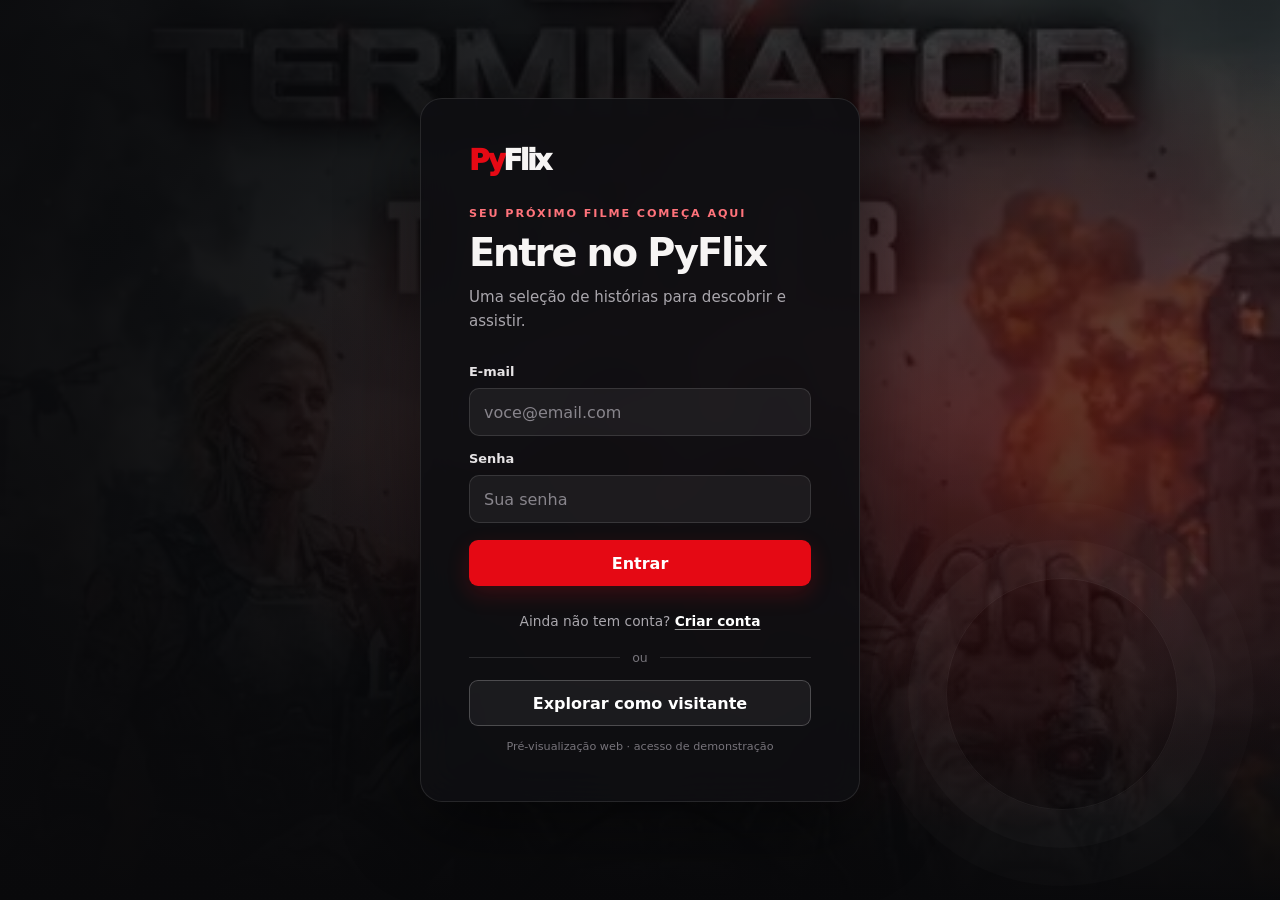
==== index.html @ 68ae60eb "Initialize project structure and initial web application files Replit-Commit-Author: Agent" ====
<!doctype html>
<html lang="pt-BR">
<head>
    <meta charset="utf-8">
    <meta name="viewport" content="width=device-width, initial-scale=1">
    <meta name="theme-color" content="#09090b">
    <meta name="description" content="Explore filmes e trailers no PyFlix.">
    <title>PyFlix — filmes para assistir</title>
    <link rel="icon" type="image/svg+xml" href="/static/favicon.svg">
    <link rel="stylesheet" href="/static/style.css">
    <script src="/static/app.js" defer></script>
</head>
<body>
    <main>
        <section id="login-view" class="view auth-view active" aria-labelledby="login-title">
            <div class="auth-card">
                <a class="wordmark" href="/" aria-label="PyFlix, início">Py<span>Flix</span></a>
                <p class="eyebrow">SEU PRÓXIMO FILME COMEÇA AQUI</p>
                <h1 id="login-title">Entre no PyFlix</h1>
                <p class="auth-intro">Uma seleção de histórias para descobrir e assistir.</p>
                <form id="login-form" class="auth-form">
                    <label for="login-email">E-mail</label>
                    <input id="login-email" type="email" placeholder="voce@email.com" autocomplete="email" required>
                    <label for="login-senha">Senha</label>
                    <input id="login-senha" type="password" placeholder="Sua senha" autocomplete="current-password" required>
                    <button class="button button-primary" type="submit">Entrar</button>
                    <p id="login-error" class="form-message" role="status" aria-live="polite"></p>
                </form>
                <p class="auth-switch">Ainda não tem conta? <a href="#" id="link-to-register">Criar conta</a></p>
                <div class="auth-divider"><span>ou</span></div>
                <button id="btn-guest" class="button button-guest" type="button">Explorar como visitante</button>
                <p class="preview-note">Pré-visualização web · acesso de demonstração</p>
            </div>
        </section>

        <section id="register-view" class="view auth-view" aria-labelledby="register-title">
            <div class="auth-card">
                <a class="wordmark" href="/" aria-label="PyFlix, início">Py<span>Flix</span></a>
                <p class="eyebrow">FAÇA PARTE</p>
                <h1 id="register-title">Criar conta</h1>
                <p class="auth-intro">O cadastro estará disponível quando a autenticação do servidor estiver conectada.</p>
                <form id="register-form" class="auth-form">
                    <label for="reg-nome">Nome</label>
                    <input id="reg-nome" type="text" placeholder="Seu nome" autocomplete="name" required>
                    <label for="reg-email">E-mail</label>
                    <input id="reg-email" type="email" placeholder="voce@email.com" autocomplete="email" required>
                    <label for="reg-senha">Senha</label>
                    <input id="reg-senha" type="password" placeholder="Mínimo de 4 caracteres" minlength="4" autocomplete="new-password" required>
                    <button class="button button-primary" type="submit">Criar conta</button>
                    <p id="register-error" class="form-message" role="status" aria-live="polite"></p>
                </form>
                <p class="auth-switch">Já tem conta? <a href="#" id="link-to-login">Voltar para entrar</a></p>
            </div>
        </section>

        <section id="catalog-view" class="view catalog-view" aria-label="Catálogo PyFlix">
            <header class="navbar">
                <a class="wordmark" href="/" aria-label="PyFlix, início">Py<span>Flix</span></a>
                <label class="search-box" for="search-input">
                    <span aria-hidden="true">⌕</span>
                    <input id="search-input" type="search" placeholder="Buscar filmes ou categorias" autocomplete="off">
                </label>
                <div class="user-menu">
                    <span id="user-greeting">Olá, visitante</span>
                    <button id="btn-logout" class="button button-small button-outline" type="button">Sair</button>
                </div>
            </header>

            <div class="catalog-content">
                <section class="hero" aria-labelledby="hero-title">
                    <div class="hero-shade"></div>
                    <div class="hero-info">
                        <span class="hero-badge">DESTAQUE DA SEMANA</span>
                        <p class="hero-kicker">UMA NOVA AVENTURA ESPERA POR VOCÊ</p>
                        <h1 id="hero-title">Exterminador do Futuro 7</h1>
                        <p id="hero-desc">O futuro é incerto, mas a luta pela sobrevivência é certa.</p>
                        <button id="btn-hero-watch" class="button button-primary" type="button">
                            <span aria-hidden="true">▶</span> Ver destaque
                        </button>
                    </div>
                    <span class="hero-index" aria-hidden="true">01 <span>/ 07</span></span>
                </section>

                <div id="categories-container" class="categories">
                    <section class="category-section" aria-labelledby="action-heading">
                        <div class="section-heading">
                            <h2 id="action-heading">Ação</h2>
                            <span>Histórias em alta</span>
                        </div>
                        <div class="cards-row" id="row-acao"></div>
                    </section>
                    <section class="category-section" aria-labelledby="horror-heading">
                        <div class="section-heading">
                            <h2 id="horror-heading">Terror</h2>
                            <span>Para quem gosta de suspense</span>
                        </div>
                        <div class="cards-row" id="row-terror"></div>
                    </section>
                    <section class="category-section" aria-labelledby="other-heading">
                        <div class="section-heading">
                            <h2 id="other-heading">Mais para descobrir</h2>
                            <span>Outros gêneros</span>
                        </div>
                        <div class="cards-row" id="row-outros"></div>
                    </section>
                    <p id="empty-search" class="empty-search" hidden>Nenhum filme encontrado. Tente outro título ou categoria.</p>
                </div>
            </div>

            <footer class="site-footer">
                <span class="wordmark wordmark-small">Py<span>Flix</span></span>
                <span>Pré-visualização do catálogo</span>
            </footer>
        </section>

        <section id="player-view" class="view player-view" aria-label="Reprodutor de vídeo">
            <header class="player-navbar">
                <button id="btn-back-catalog" class="button button-outline" type="button">← Voltar ao catálogo</button>
                <a class="wordmark" href="/" aria-label="PyFlix, início">Py<span>Flix</span></a>
            </header>
            <div class="player-container">
                <p class="eyebrow">AGORA EM REPRODUÇÃO</p>
                <h1 id="player-movie-title">Título do vídeo</h1>
                <div class="video-wrapper">
                    <video id="video-player" controls playsinline preload="metadata">
                        <source id="video-source" src="" type="video/mp4">
                        Seu navegador não suporta a reprodução de vídeo.
                    </video>
                </div>
                <p id="player-movie-desc" class="media-description"></p>
            </div>
        </section>
    </main>

    <div id="movie-modal" class="modal-overlay" aria-hidden="true">
        <section class="modal-box" role="dialog" aria-modal="true" aria-labelledby="modal-title" aria-describedby="modal-desc">
            <button id="modal-close" class="modal-close-btn" type="button" aria-label="Fechar detalhes">×</button>
            <p class="eyebrow">DETALHES DO FILME</p>
            <h2 id="modal-title">Título do filme</h2>
            <span id="modal-category" class="hero-badge">Categoria</span>
            <p id="modal-desc">Descrição do filme.</p>
            <button id="modal-btn-play" class="button button-primary" type="button">▶ Assistir agora</button>
        </section>
    </div>
</body>
</html>
---- static/style.css ----
:root {
    color-scheme: dark;
    --bg: #09090b;
    --panel: #131316;
    --panel-soft: #1b1b20;
    --text: #f7f5f4;
    --muted: #aaa7ad;
    --red: #e50914;
    --red-bright: #ff2632;
    --border: rgba(255, 255, 255, 0.12);
    --radius: 16px;
    font-family: Inter, ui-sans-serif, system-ui, -apple-system, BlinkMacSystemFont, "Segoe UI", sans-serif;
}

* {
    box-sizing: border-box;
}

html {
    min-width: 320px;
    background: var(--bg);
    scroll-behavior: smooth;
}

body {
    min-width: 320px;
    min-height: 100vh;
    margin: 0;
    background: var(--bg);
    color: var(--text);
}

button,
input {
    font: inherit;
}

button,
a {
    -webkit-tap-highlight-color: transparent;
}

a {
    color: inherit;
}

button:focus-visible,
a:focus-visible,
input:focus-visible {
    outline: 3px solid #ff6870;
    outline-offset: 3px;
}

.view {
    display: none;
}

.view.active {
    display: block;
    animation: view-in 360ms ease both;
}

.view.auth-view.active {
    display: grid;
}

@keyframes view-in {
    from {
        opacity: 0;
        transform: translateY(8px);
    }
    to {
        opacity: 1;
        transform: translateY(0);
    }
}

.auth-view {
    min-height: 100svh;
    place-items: center;
    padding: 48px 20px;
    overflow: hidden;
    isolation: isolate;
    background:
        linear-gradient(90deg, rgba(9, 9, 11, 0.97) 0%, rgba(9, 9, 11, 0.87) 46%, rgba(9, 9, 11, 0.72) 100%),
        linear-gradient(0deg, #09090b 0%, transparent 55%),
        url("/static/images/exterminador_7.webp") center 38% / cover;
}

.auth-view::before,
.auth-view::after {
    position: absolute;
    z-index: -1;
    display: block;
    content: "";
    pointer-events: none;
}

.auth-view::before {
    inset: -15%;
    background: radial-gradient(ellipse at 72% 48%, rgba(229, 9, 20, 0.19), transparent 47%);
}

.auth-view::after {
    right: 8%;
    bottom: 10%;
    width: 230px;
    height: 230px;
    border: 1px solid rgba(255, 255, 255, 0.06);
    border-radius: 50%;
    box-shadow: 0 0 0 38px rgba(255, 255, 255, 0.018), 0 0 0 76px rgba(255, 255, 255, 0.012);
}

.auth-card {
    width: min(100%, 440px);
    padding: clamp(28px, 5vw, 48px);
    border: 1px solid rgba(255, 255, 255, 0.1);
    border-radius: 22px;
    background: rgba(15, 15, 18, 0.91);
    box-shadow: 0 24px 80px rgba(0, 0, 0, 0.48);
    backdrop-filter: blur(18px);
}

.wordmark {
    display: inline-block;
    color: var(--red);
    font-size: 1.75rem;
    font-weight: 950;
    letter-spacing: -0.09em;
    line-height: 1;
    text-decoration: none;
}

.wordmark span {
    color: var(--text);
}

.eyebrow {
    margin: 32px 0 10px;
    color: #ff737b;
    font-size: 0.7rem;
    font-weight: 800;
    letter-spacing: 0.17em;
}

.auth-card h1 {
    margin: 0;
    font-size: clamp(1.85rem, 5vw, 2.4rem);
    letter-spacing: -0.055em;
}

.auth-intro {
    margin: 10px 0 25px;
    color: var(--muted);
    font-size: 0.94rem;
    line-height: 1.6;
}

.auth-form {
    display: grid;
    gap: 9px;
}

.auth-form label {
    margin-top: 6px;
    color: #e6e3e5;
    font-size: 0.81rem;
    font-weight: 650;
}

.auth-form input,
.search-box input {
    width: 100%;
    min-width: 0;
    border: 1px solid var(--border);
    color: var(--text);
    background: rgba(255, 255, 255, 0.055);
}

.auth-form input {
    height: 48px;
    padding: 0 14px;
    border-radius: 10px;
}

.auth-form input::placeholder,
.search-box input::placeholder {
    color: #88858c;
}

.button {
    display: inline-flex;
    min-height: 46px;
    align-items: center;
    justify-content: center;
    gap: 10px;
    padding: 0 19px;
    border: 1px solid transparent;
    border-radius: 9px;
    color: #fff;
    font-weight: 750;
    cursor: pointer;
    transition: transform 160ms ease, background 160ms ease, border-color 160ms ease, box-shadow 160ms ease;
}

.button:hover {
    transform: translateY(-1px);
}

.button-primary {
    background: var(--red);
    box-shadow: 0 8px 22px rgba(229, 9, 20, 0.2);
}

.button-primary:hover {
    background: var(--red-bright);
    box-shadow: 0 10px 28px rgba(229, 9, 20, 0.32);
}

.auth-form .button {
    width: 100%;
    margin-top: 8px;
}

.form-message {
    min-height: 0;
    margin: 0;
    color: #ff959b;
    font-size: 0.83rem;
    line-height: 1.5;
}

.form-message:not(:empty) {
    min-height: 34px;
    padding: 8px 10px;
    border-radius: 8px;
    background: rgba(229, 9, 20, 0.1);
}

.auth-switch {
    margin: 18px 0 0;
    color: var(--muted);
    font-size: 0.86rem;
    text-align: center;
}

.auth-switch a {
    color: #fff;
    font-weight: 700;
    text-decoration-color: rgba(255, 255, 255, 0.55);
    text-underline-offset: 3px;
}

.auth-divider {
    display: flex;
    align-items: center;
    gap: 12px;
    margin: 21px 0 15px;
    color: #77747b;
    font-size: 0.78rem;
}

.auth-divider::before,
.auth-divider::after {
    height: 1px;
    flex: 1;
    background: var(--border);
    content: "";
}

.button-guest,
.button-outline {
    border-color: rgba(255, 255, 255, 0.22);
    background: rgba(255, 255, 255, 0.055);
}

.button-guest {
    width: 100%;
}

.button-guest:hover,
.button-outline:hover {
    border-color: rgba(255, 255, 255, 0.5);
    background: rgba(255, 255, 255, 0.11);
}

.preview-note {
    margin: 14px 0 0;
    color: #77747b;
    font-size: 0.7rem;
    text-align: center;
}

.navbar {
    position: sticky;
    z-index: 10;
    top: 0;
    display: flex;
    min-height: 76px;
    align-items: center;
    justify-content: space-between;
    gap: 28px;
    padding: 0 clamp(20px, 5vw, 72px);
    border-bottom: 1px solid rgba(255, 255, 255, 0.065);
    background: rgba(9, 9, 11, 0.91);
    backdrop-filter: blur(18px);
}

.search-box {
    display: flex;
    width: min(430px, 42vw);
    height: 42px;
    align-items: center;
    gap: 9px;
    padding-left: 12px;
    border: 1px solid var(--border);
    border-radius: 10px;
    color: #b7b2b8;
    background: rgba(255, 255, 255, 0.045);
}

.search-box > span {
    font-size: 1.3rem;
    line-height: 1;
}

.search-box input {
    height: 100%;
    padding: 0 12px 0 0;
    border: 0;
    outline: 0;
    background: transparent;
    font-size: 0.86rem;
}

.search-box input:focus-visible {
    outline: 0;
}

.user-menu {
    display: flex;
    align-items: center;
    gap: 15px;
    color: #d1cdd2;
    font-size: 0.85rem;
}

.button-small {
    min-height: 36px;
    padding: 0 13px;
    font-size: 0.78rem;
}

.catalog-content {
    width: min(1440px, 100%);
    margin: 0 auto;
    padding: 0 clamp(20px, 5vw, 72px);
}

.hero {
    position: relative;
    display: flex;
    min-height: clamp(420px, 52vw, 610px);
    align-items: flex-end;
    margin: 25px 0 54px;
    overflow: hidden;
    border: 1px solid rgba(255, 255, 255, 0.08);
    border-radius: 18px;
    background:
        url("/static/images/exterminador_7.webp") center 33% / cover,
        #242126;
    isolation: isolate;
}

.hero-shade {
    position: absolute;
    z-index: -1;
    inset: 0;
    background:
        linear-gradient(90deg, rgba(8, 8, 10, 0.94) 0%, rgba(8, 8, 10, 0.62) 42%, rgba(8, 8, 10, 0.03) 100%),
        linear-gradient(0deg, rgba(8, 8, 10, 0.83) 0%, transparent 76%);
}

.hero-info {
    width: min(620px, 78%);
    padding: clamp(28px, 6vw, 72px);
}

.hero-badge {
    display: inline-flex;
    min-height: 27px;
    align-items: center;
    padding: 0 10px;
    border: 1px solid rgba(255, 255, 255, 0.22);
    border-radius: 5px;
    color: #fff;
    background: rgba(229, 9, 20, 0.85);
    font-size: 0.64rem;
    font-weight: 850;
    letter-spacing: 0.12em;
}

.hero-kicker {
    margin: 20px 0 7px;
    color: #dedade;
    font-size: 0.72rem;
    font-weight: 750;
    letter-spacing: 0.12em;
}

.hero-info h1 {
    max-width: 590px;
    margin: 0;
    font-size: clamp(2.3rem, 6.3vw, 5rem);
    letter-spacing: -0.065em;
    line-height: 0.99;
    text-wrap: balance;
}

.hero-info > p:not(.hero-kicker) {
    max-width: 430px;
    margin: 17px 0 22px;
    color: #d0cbd1;
    font-size: clamp(0.92rem, 1.5vw, 1.05rem);
    line-height: 1.65;
}

.hero-index {
    position: absolute;
    right: 28px;
    bottom: 28px;
    color: #fff;
    font-size: 0.85rem;
    font-weight: 800;
}

.hero-index span {
    color: #aaa5aa;
    font-weight: 500;
}

.categories {
    display: grid;
    gap: 46px;
    min-height: 160px;
}

.category-section[hidden] {
    display: none;
}

.section-heading {
    display: flex;
    align-items: baseline;
    gap: 14px;
    margin-bottom: 17px;
}

.section-heading h2 {
    margin: 0;
    font-size: clamp(1.25rem, 2.5vw, 1.65rem);
    letter-spacing: -0.04em;
}

.section-heading > span {
    color: #89858c;
    font-size: 0.8rem;
}

.cards-row {
    display: grid;
    grid-template-columns: repeat(auto-fill, minmax(156px, 1fr));
    gap: 17px;
}

.media-card {
    min-width: 0;
    padding: 0;
    overflow: hidden;
    border: 1px solid rgba(255, 255, 255, 0.08);
    border-radius: 11px;
    color: var(--text);
    background: var(--panel);
    text-align: left;
    cursor: pointer;
    transition: transform 190ms ease, border-color 190ms ease, box-shadow 190ms ease;
}

.media-card:hover {
    z-index: 1;
    transform: translateY(-5px);
    border-color: rgba(255, 255, 255, 0.27);
    box-shadow: 0 14px 32px rgba(0, 0, 0, 0.35);
}

.media-card img {
    display: block;
    width: 100%;
    aspect-ratio: 0.72;
    object-fit: cover;
    background: #242126;
}

.card-title {
    display: block;
    padding: 11px 11px 3px;
    overflow: hidden;
    font-size: 0.86rem;
    font-weight: 720;
    text-overflow: ellipsis;
    white-space: nowrap;
}

.card-category {
    display: block;
    padding: 0 11px 12px;
    color: #96919a;
    font-size: 0.74rem;
}

.empty-search {
    margin: 0;
    padding: 30px 20px;
    border: 1px dashed var(--border);
    border-radius: 12px;
    color: var(--muted);
    text-align: center;
}

.site-footer {
    display: flex;
    align-items: center;
    justify-content: space-between;
    gap: 14px;
    margin-top: 70px;
    padding: 24px clamp(20px, 5vw, 72px);
    border-top: 1px solid rgba(255, 255, 255, 0.08);
    color: #77747b;
    font-size: 0.76rem;
}

.wordmark-small {
    font-size: 1.2rem;
}

.player-view {
    min-height: 100svh;
    background:
        radial-gradient(ellipse at 50% 0%, rgba(229, 9, 20, 0.1), transparent 36%),
        var(--bg);
}

.player-navbar {
    display: flex;
    min-height: 76px;
    align-items: center;
    justify-content: space-between;
    padding: 0 clamp(20px, 5vw, 72px);
    border-bottom: 1px solid var(--border);
}

.player-container {
    width: min(1050px, calc(100% - 40px));
    margin: 48px auto 80px;
}

.player-container .eyebrow {
    margin-top: 0;
}

.player-container h1 {
    margin: 0 0 24px;
    font-size: clamp(1.7rem, 4vw, 2.8rem);
    letter-spacing: -0.05em;
}

.video-wrapper {
    overflow: hidden;
    border: 1px solid var(--border);
    border-radius: 14px;
    background: #000;
    box-shadow: 0 24px 70px rgba(0, 0, 0, 0.45);
}

.video-wrapper video {
    display: block;
    width: 100%;
    max-height: 70vh;
    aspect-ratio: 16 / 9;
    background: #000;
}

.media-description {
    max-width: 680px;
    margin-top: 20px;
    color: var(--muted);
    line-height: 1.7;
}

.modal-overlay {
    position: fixed;
    z-index: 20;
    inset: 0;
    display: none;
    align-items: center;
    justify-content: center;
    padding: 20px;
    background: rgba(0, 0, 0, 0.78);
    backdrop-filter: blur(8px);
}

.modal-overlay.active {
    display: flex;
}

.modal-box {
    position: relative;
    width: min(100%, 580px);
    padding: clamp(28px, 5vw, 48px);
    border: 1px solid rgba(255, 255, 255, 0.14);
    border-radius: 18px;
    background:
        radial-gradient(ellipse at 100% 0%, rgba(229, 9, 20, 0.14), transparent 45%),
        #151518;
    box-shadow: 0 24px 90px rgba(0, 0, 0, 0.55);
    animation: modal-in 220ms ease both;
}

@keyframes modal-in {
    from {
        opacity: 0;
        transform: scale(0.97) translateY(8px);
    }
    to {
        opacity: 1;
        transform: scale(1) translateY(0);
    }
}

.modal-box .eyebrow {
    margin-top: 0;
}

.modal-box h2 {
    margin: 0 38px 16px 0;
    font-size: clamp(1.8rem, 6vw, 2.6rem);
    letter-spacing: -0.055em;
}

.modal-box > p:not(.eyebrow) {
    margin: 20px 0 25px;
    color: #c5c0c7;
    line-height: 1.7;
}

.modal-close-btn {
    position: absolute;
    top: 14px;
    right: 17px;
    display: grid;
    width: 38px;
    height: 38px;
    place-items: center;
    border: 1px solid var(--border);
    border-radius: 50%;
    color: #fff;
    background: rgba(255, 255, 255, 0.06);
    font-size: 1.6rem;
    cursor: pointer;
    transition: background 160ms ease, transform 160ms ease;
}

.modal-close-btn:hover {
    transform: rotate(90deg);
    background: rgba(255, 255, 255, 0.15);
}

@media (max-width: 720px) {
    .navbar {
        min-height: 68px;
        flex-wrap: wrap;
        gap: 12px;
        padding-top: 12px;
        padding-bottom: 12px;
    }

    .navbar > .wordmark {
        order: 0;
    }

    .user-menu {
        order: 1;
        gap: 9px;
    }

    .user-menu > span {
        max-width: 100px;
        overflow: hidden;
        text-overflow: ellipsis;
        white-space: nowrap;
    }

    .search-box {
        order: 2;
        width: 100%;
    }

    .hero {
        min-height: 470px;
        margin-top: 16px;
        margin-bottom: 40px;
        background-position: 58% center;
    }

    .hero-shade {
        background:
            linear-gradient(0deg, rgba(8, 8, 10, 0.95) 0%, rgba(8, 8, 10, 0.6) 58%, rgba(8, 8, 10, 0.15) 100%),
            linear-gradient(90deg, rgba(8, 8, 10, 0.32), transparent);
    }

    .hero-info {
        width: 100%;
        padding: 28px 24px 38px;
    }

    .hero-info h1 {
        max-width: 430px;
    }

    .hero-index {
        right: 18px;
        bottom: 16px;
    }

    .cards-row {
        grid-template-columns: repeat(auto-fill, minmax(135px, 1fr));
        gap: 12px;
    }

    .section-heading {
        display: block;
    }

    .section-heading > span {
        display: block;
        margin-top: 5px;
    }
}

@media (max-width: 430px) {
    .auth-view {
        padding: 22px 14px;
    }

    .auth-card {
        padding: 26px 21px;
        border-radius: 17px;
    }

    .hero {
        min-height: 430px;
        border-radius: 13px;
    }

    .hero-kicker {
        font-size: 0.63rem;
    }

    .cards-row {
        grid-template-columns: repeat(2, minmax(0, 1fr));
    }

    .site-footer {
        margin-top: 50px;
    }
}

@media (prefers-reduced-motion: reduce) {
    *,
    *::before,
    *::after {
        scroll-behavior: auto !important;
        animation-duration: 0.01ms !important;
        animation-iteration-count: 1 !important;
        transition-duration: 0.01ms !important;
    }
}
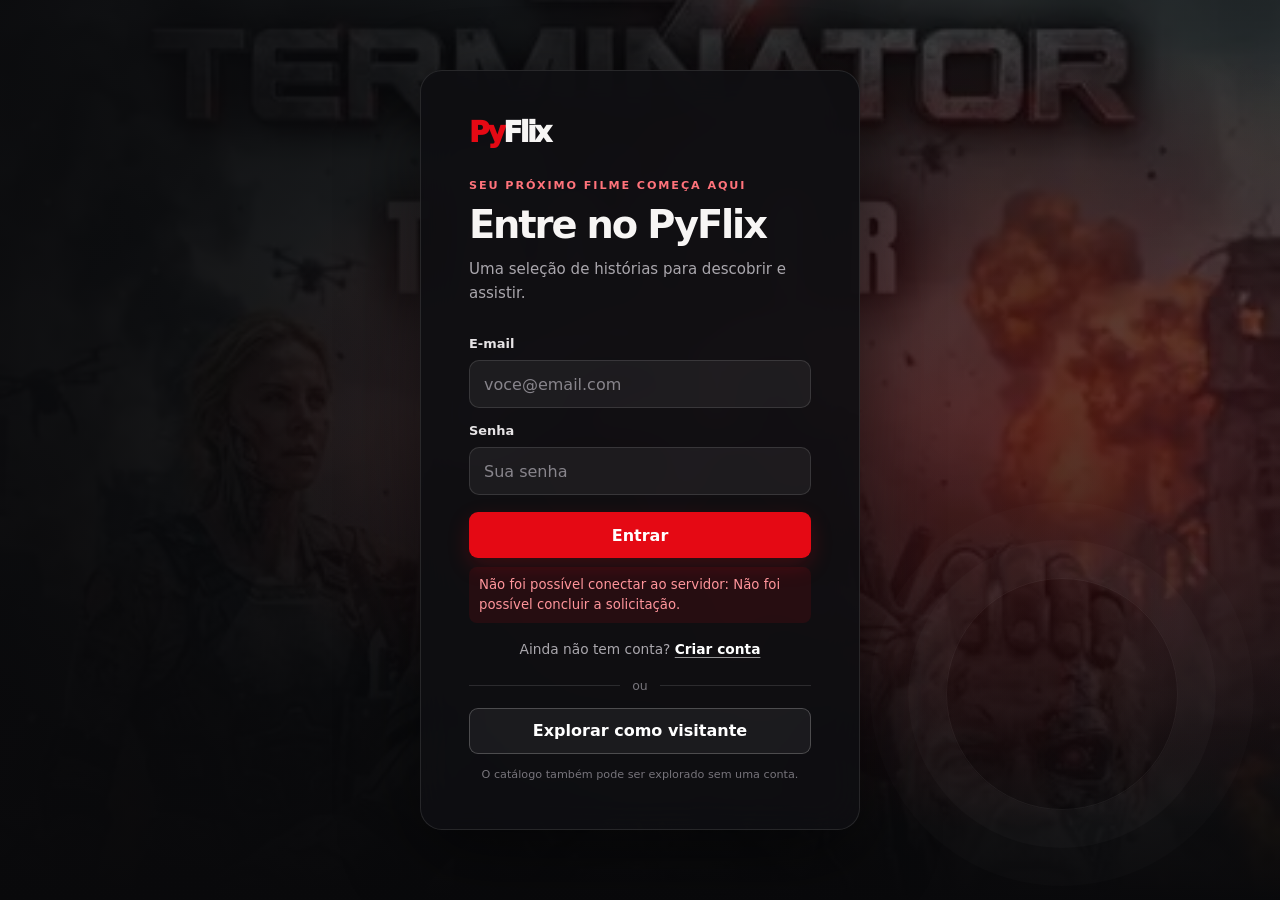
==== commit 97e7f75d: "Update application logic and frontend styling Replit-Commit-Author: Agent" ====
--- a/index.html
+++ b/index.html
@@ -20,16 +20,16 @@
                 <p class="auth-intro">Uma seleção de histórias para descobrir e assistir.</p>
                 <form id="login-form" class="auth-form">
                     <label for="login-email">E-mail</label>
-                    <input id="login-email" type="email" placeholder="voce@email.com" autocomplete="email" required>
+                    <input id="login-email" type="email" placeholder="voce@email.com" autocomplete="email" maxlength="254" required>
                     <label for="login-senha">Senha</label>
-                    <input id="login-senha" type="password" placeholder="Sua senha" autocomplete="current-password" required>
+                    <input id="login-senha" type="password" placeholder="Sua senha" autocomplete="current-password" maxlength="128" required>
                     <button class="button button-primary" type="submit">Entrar</button>
                     <p id="login-error" class="form-message" role="status" aria-live="polite"></p>
                 </form>
                 <p class="auth-switch">Ainda não tem conta? <a href="#" id="link-to-register">Criar conta</a></p>
                 <div class="auth-divider"><span>ou</span></div>
                 <button id="btn-guest" class="button button-guest" type="button">Explorar como visitante</button>
-                <p class="preview-note">Pré-visualização web · acesso de demonstração</p>
+                <p class="preview-note">O catálogo também pode ser explorado sem uma conta.</p>
             </div>
         </section>
 
@@ -38,14 +38,16 @@
                 <a class="wordmark" href="/" aria-label="PyFlix, início">Py<span>Flix</span></a>
                 <p class="eyebrow">FAÇA PARTE</p>
                 <h1 id="register-title">Criar conta</h1>
-                <p class="auth-intro">O cadastro estará disponível quando a autenticação do servidor estiver conectada.</p>
+                <p class="auth-intro">Crie sua conta para continuar assistindo de onde parou.</p>
                 <form id="register-form" class="auth-form">
                     <label for="reg-nome">Nome</label>
-                    <input id="reg-nome" type="text" placeholder="Seu nome" autocomplete="name" required>
+                    <input id="reg-nome" type="text" placeholder="Seu nome" autocomplete="name" minlength="2" maxlength="100" required>
                     <label for="reg-email">E-mail</label>
-                    <input id="reg-email" type="email" placeholder="voce@email.com" autocomplete="email" required>
+                    <input id="reg-email" type="email" placeholder="voce@email.com" autocomplete="email" maxlength="254" required>
                     <label for="reg-senha">Senha</label>
-                    <input id="reg-senha" type="password" placeholder="Mínimo de 4 caracteres" minlength="4" autocomplete="new-password" required>
+                    <input id="reg-senha" type="password" placeholder="Mínimo de 8 caracteres" minlength="8" maxlength="128" autocomplete="new-password" required>
+                    <label for="reg-senha-confirmacao">Confirmar senha</label>
+                    <input id="reg-senha-confirmacao" type="password" placeholder="Digite a senha novamente" minlength="8" maxlength="128" autocomplete="new-password" required>
                     <button class="button button-primary" type="submit">Criar conta</button>
                     <p id="register-error" class="form-message" role="status" aria-live="polite"></p>
                 </form>
@@ -78,10 +80,15 @@
                             <span aria-hidden="true">▶</span> Ver destaque
                         </button>
                     </div>
-                    <span class="hero-index" aria-hidden="true">01 <span>/ 07</span></span>
+                    <span class="hero-index" aria-hidden="true"><span id="hero-index-current">01</span> <span>/ <span id="hero-index-total">07</span></span></span>
                 </section>
 
                 <div id="categories-container" class="categories">
+                    <p id="catalog-status" class="catalog-status" role="status" aria-live="polite" hidden></p>
+                    <div id="catalog-error" class="catalog-error" role="alert" hidden>
+                        <p>Não foi possível carregar o catálogo agora.</p>
+                        <button id="catalog-retry" class="button button-outline" type="button">Tentar novamente</button>
+                    </div>
                     <section class="category-section" aria-labelledby="action-heading">
                         <div class="section-heading">
                             <h2 id="action-heading">Ação</h2>
@@ -109,7 +116,7 @@
 
             <footer class="site-footer">
                 <span class="wordmark wordmark-small">Py<span>Flix</span></span>
-                <span>Pré-visualização do catálogo</span>
+                <span>Catálogo carregado do banco de dados</span>
             </footer>
         </section>
 
--- a/static/style.css
+++ b/static/style.css
@@ -367,9 +367,14 @@
     border: 1px solid rgba(255, 255, 255, 0.08);
     border-radius: 18px;
     background:
-        url("/static/images/exterminador_7.webp") center 33% / cover,
+        var(--hero-image, url("/static/images/exterminador_7.webp")) center 33% / cover,
         #242126;
     isolation: isolate;
+}
+
+.hero[hidden],
+#empty-search[hidden] {
+    display: none;
 }
 
 .hero-shade {
@@ -443,6 +448,33 @@
     display: grid;
     gap: 46px;
     min-height: 160px;
+}
+
+.catalog-status {
+    margin: 0;
+    color: var(--muted);
+    font-size: 0.9rem;
+}
+
+.catalog-error {
+    display: flex;
+    align-items: center;
+    justify-content: space-between;
+    gap: 18px;
+    padding: 18px 20px;
+    border: 1px solid rgba(255, 115, 123, 0.3);
+    border-radius: 12px;
+    color: #ffb0b5;
+    background: rgba(229, 9, 20, 0.08);
+}
+
+.catalog-error[hidden],
+.catalog-status[hidden] {
+    display: none;
+}
+
+.catalog-error p {
+    margin: 0;
 }
 
 .category-section[hidden] {
@@ -745,6 +777,11 @@
         display: block;
         margin-top: 5px;
     }
+
+    .catalog-error {
+        align-items: flex-start;
+        flex-direction: column;
+    }
 }
 
 @media (max-width: 430px) {
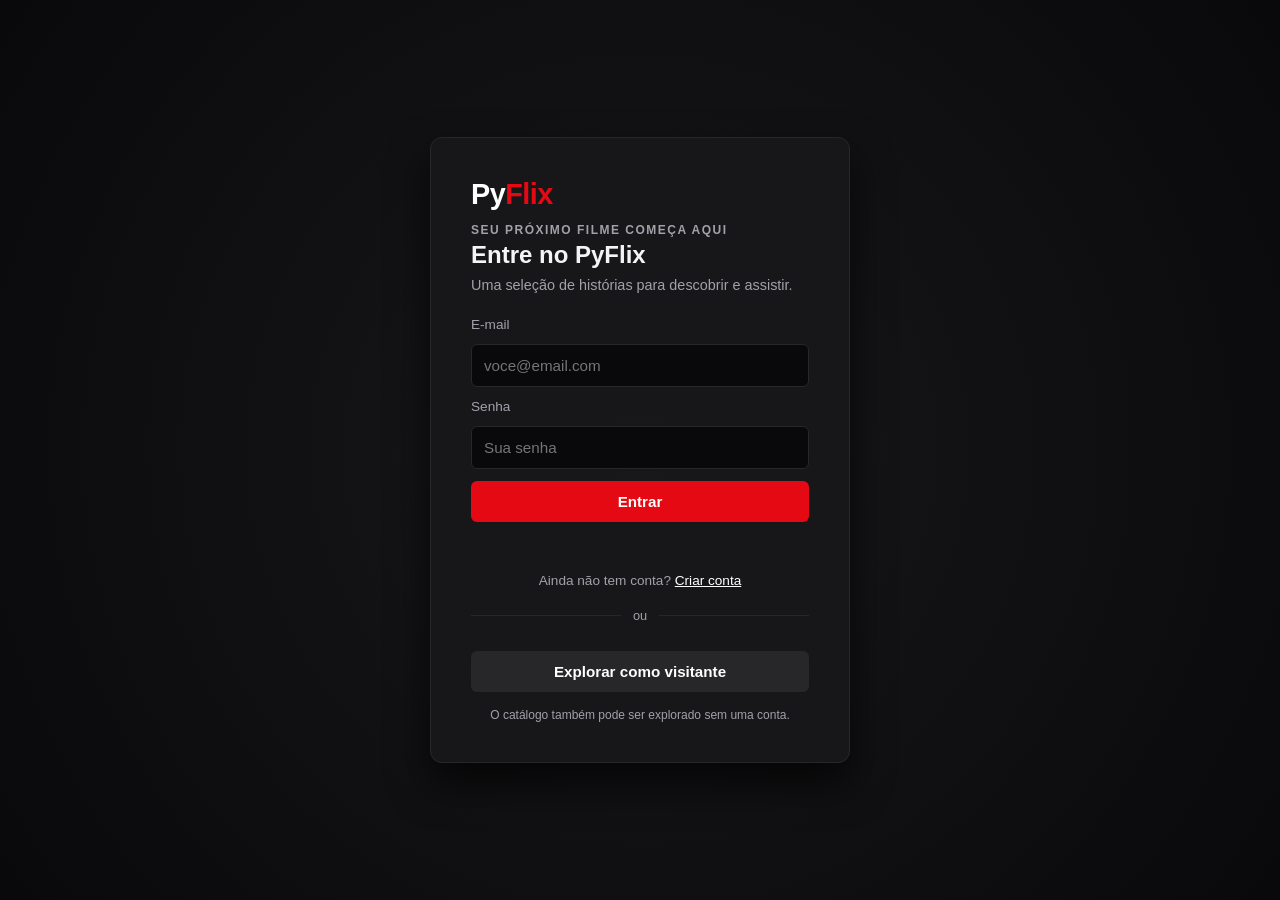
==== commit 9eff6e21: "Atualizacao visual e correções no PyFlix" ====
--- a/index.html
+++ b/index.html
@@ -5,13 +5,14 @@
     <meta name="viewport" content="width=device-width, initial-scale=1">
     <meta name="theme-color" content="#09090b">
     <meta name="description" content="Explore filmes e trailers no PyFlix.">
-    <title>PyFlix — filmes para assistir</title>
+    <title>PyFlix — Filmes e Séries</title>
     <link rel="icon" type="image/svg+xml" href="/static/favicon.svg">
     <link rel="stylesheet" href="/static/style.css">
     <script src="/static/app.js" defer></script>
 </head>
 <body>
     <main>
+        <!-- Tela de Login -->
         <section id="login-view" class="view auth-view active" aria-labelledby="login-title">
             <div class="auth-card">
                 <a class="wordmark" href="/" aria-label="PyFlix, início">Py<span>Flix</span></a>
@@ -33,6 +34,7 @@
             </div>
         </section>
 
+        <!-- Tela de Cadastro -->
         <section id="register-view" class="view auth-view" aria-labelledby="register-title">
             <div class="auth-card">
                 <a class="wordmark" href="/" aria-label="PyFlix, início">Py<span>Flix</span></a>
@@ -55,16 +57,25 @@
             </div>
         </section>
 
+        <!-- Catálogo Principal (Estilo Streaming) -->
         <section id="catalog-view" class="view catalog-view" aria-label="Catálogo PyFlix">
             <header class="navbar">
-                <a class="wordmark" href="/" aria-label="PyFlix, início">Py<span>Flix</span></a>
-                <label class="search-box" for="search-input">
-                    <span aria-hidden="true">⌕</span>
-                    <input id="search-input" type="search" placeholder="Buscar filmes ou categorias" autocomplete="off">
-                </label>
-                <div class="user-menu">
-                    <span id="user-greeting">Olá, visitante</span>
-                    <button id="btn-logout" class="button button-small button-outline" type="button">Sair</button>
+                <div class="navbar-left">
+                    <a class="wordmark" href="/" aria-label="PyFlix, início">Py<span>Flix</span></a>
+                    <nav class="nav-links">
+                        <a href="#" class="active">Início</a>
+                        <a href="#categories-container">Filmes</a>
+                    </nav>
+                </div>
+                <div class="navbar-right">
+                    <label class="search-box" for="search-input">
+                        <span aria-hidden="true">⌕</span>
+                        <input id="search-input" type="search" placeholder="Buscar filmes ou categorias" autocomplete="off">
+                    </label>
+                    <div class="user-menu">
+                        <span id="user-greeting">Olá, visitante</span>
+                        <button id="btn-logout" class="button button-small button-outline" type="button">Sair</button>
+                    </div>
                 </div>
             </header>
 
@@ -73,14 +84,23 @@
                     <div class="hero-shade"></div>
                     <div class="hero-info">
                         <span class="hero-badge">DESTAQUE DA SEMANA</span>
-                        <p class="hero-kicker">UMA NOVA AVENTURA ESPERA POR VOCÊ</p>
+                        <p class="hero-kicker" id="hero-kicker">UMA NOVA AVENTURA ESPERA POR VOCÊ</p>
                         <h1 id="hero-title">Exterminador do Futuro 7</h1>
                         <p id="hero-desc">O futuro é incerto, mas a luta pela sobrevivência é certa.</p>
-                        <button id="btn-hero-watch" class="button button-primary" type="button">
-                            <span aria-hidden="true">▶</span> Ver destaque
-                        </button>
-                    </div>
-                    <span class="hero-index" aria-hidden="true"><span id="hero-index-current">01</span> <span>/ <span id="hero-index-total">07</span></span></span>
+                        <div class="hero-actions">
+                            <button id="btn-hero-watch" class="button button-primary" type="button">
+                                <span aria-hidden="true">▶</span> Ver destaque
+                            </button>
+                            <button id="btn-hero-info" class="button button-secondary" type="button">
+                                ℹ Mais informações
+                            </button>
+                        </div>
+                    </div>
+                    <div class="hero-controls">
+                        <button id="hero-prev" class="hero-control-btn" aria-label="Filme anterior">❮</button>
+                        <span class="hero-index" aria-hidden="true"><span id="hero-index-current">01</span> / <span><span id="hero-index-total">07</span></span></span>
+                        <button id="hero-next" class="hero-control-btn" aria-label="Próximo filme">❯</button>
+                    </div>
                 </section>
 
                 <div id="categories-container" class="categories">
@@ -89,27 +109,55 @@
                         <p>Não foi possível carregar o catálogo agora.</p>
                         <button id="catalog-retry" class="button button-outline" type="button">Tentar novamente</button>
                     </div>
+                    
                     <section class="category-section" aria-labelledby="action-heading">
                         <div class="section-heading">
                             <h2 id="action-heading">Ação</h2>
                             <span>Histórias em alta</span>
                         </div>
-                        <div class="cards-row" id="row-acao"></div>
-                    </section>
+                        <div class="row-container">
+                            <button class="row-scroll-btn scroll-left" aria-label="Rolar para esquerda">‹</button>
+                            <div class="cards-row" id="row-acao"></div>
+                            <button class="row-scroll-btn scroll-right" aria-label="Rolar para direita">›</button>
+                        </div>
+                    </section>
+
                     <section class="category-section" aria-labelledby="horror-heading">
                         <div class="section-heading">
                             <h2 id="horror-heading">Terror</h2>
                             <span>Para quem gosta de suspense</span>
                         </div>
-                        <div class="cards-row" id="row-terror"></div>
-                    </section>
+                        <div class="row-container">
+                            <button class="row-scroll-btn scroll-left" aria-label="Rolar para esquerda">‹</button>
+                            <div class="cards-row" id="row-terror"></div>
+                            <button class="row-scroll-btn scroll-right" aria-label="Rolar para direita">›</button>
+                        </div>
+                    </section>
+
+                    <section class="category-section category-section-documentary" aria-labelledby="documentary-heading">
+                        <div class="section-heading">
+                            <h2 id="documentary-heading">Documentários</h2>
+                            <span>Histórias reais, novos olhares</span>
+                        </div>
+                        <div class="row-container">
+                            <button class="row-scroll-btn scroll-left" aria-label="Rolar para esquerda">‹</button>
+                            <div class="cards-row" id="row-documentarios"></div>
+                            <button class="row-scroll-btn scroll-right" aria-label="Rolar para direita">›</button>
+                        </div>
+                    </section>
+
                     <section class="category-section" aria-labelledby="other-heading">
                         <div class="section-heading">
                             <h2 id="other-heading">Mais para descobrir</h2>
                             <span>Outros gêneros</span>
                         </div>
-                        <div class="cards-row" id="row-outros"></div>
-                    </section>
+                        <div class="row-container">
+                            <button class="row-scroll-btn scroll-left" aria-label="Rolar para esquerda">‹</button>
+                            <div class="cards-row" id="row-outros"></div>
+                            <button class="row-scroll-btn scroll-right" aria-label="Rolar para direita">›</button>
+                        </div>
+                    </section>
+
                     <p id="empty-search" class="empty-search" hidden>Nenhum filme encontrado. Tente outro título ou categoria.</p>
                 </div>
             </div>
@@ -120,25 +168,35 @@
             </footer>
         </section>
 
+        <!-- Player de Vídeo -->
         <section id="player-view" class="view player-view" aria-label="Reprodutor de vídeo">
             <header class="player-navbar">
                 <button id="btn-back-catalog" class="button button-outline" type="button">← Voltar ao catálogo</button>
                 <a class="wordmark" href="/" aria-label="PyFlix, início">Py<span>Flix</span></a>
             </header>
             <div class="player-container">
-                <p class="eyebrow">AGORA EM REPRODUÇÃO</p>
+                <p class="eyebrow">TRAILER SELECIONADO</p>
                 <h1 id="player-movie-title">Título do vídeo</h1>
                 <div class="video-wrapper">
                     <video id="video-player" controls playsinline preload="metadata">
                         <source id="video-source" src="" type="video/mp4">
                         Seu navegador não suporta a reprodução de vídeo.
                     </video>
+                    <iframe
+                        id="video-embed"
+                        title="Trailer do filme"
+                        allow="accelerometer; autoplay; encrypted-media; picture-in-picture"
+                        referrerpolicy="strict-origin-when-cross-origin"
+                        allowfullscreen
+                        hidden
+                    ></iframe>
                 </div>
                 <p id="player-movie-desc" class="media-description"></p>
             </div>
         </section>
     </main>
 
+    <!-- Modal Detalhes -->
     <div id="movie-modal" class="modal-overlay" aria-hidden="true">
         <section class="modal-box" role="dialog" aria-modal="true" aria-labelledby="modal-title" aria-describedby="modal-desc">
             <button id="modal-close" class="modal-close-btn" type="button" aria-label="Fechar detalhes">×</button>
@@ -146,8 +204,23 @@
             <h2 id="modal-title">Título do filme</h2>
             <span id="modal-category" class="hero-badge">Categoria</span>
             <p id="modal-desc">Descrição do filme.</p>
-            <button id="modal-btn-play" class="button button-primary" type="button">▶ Assistir agora</button>
+            <button id="modal-btn-play" class="button button-primary" type="button">▶ Assistir trailer</button>
+        </section>
+    </div>
+
+    <!-- Modal Logout -->
+    <div id="logout-modal" class="modal-overlay logout-overlay" aria-hidden="true">
+        <section class="modal-box logout-dialog" role="alertdialog" aria-modal="true" aria-labelledby="logout-title" aria-describedby="logout-description">
+            <span class="logout-mark" aria-hidden="true"><span></span></span>
+            <p class="eyebrow">SESSÃO PYFLIX</p>
+            <h2 id="logout-title">Quer mesmo sair?</h2>
+            <p id="logout-description">Você precisará entrar novamente para continuar de onde parou.</p>
+            <p id="logout-error" class="logout-error" role="alert" aria-live="polite"></p>
+            <div class="logout-actions">
+                <button id="btn-logout-cancel" class="button button-outline" type="button">Continuar assistindo</button>
+                <button id="btn-logout-confirm" class="button button-primary" type="button">Sair da conta</button>
+            </div>
         </section>
     </div>
 </body>
-</html>
+</html>
--- a/static/style.css
+++ b/static/style.css
@@ -1,824 +1,559 @@
 :root {
-    color-scheme: dark;
-    --bg: #09090b;
-    --panel: #131316;
-    --panel-soft: #1b1b20;
-    --text: #f7f5f4;
-    --muted: #aaa7ad;
-    --red: #e50914;
-    --red-bright: #ff2632;
-    --border: rgba(255, 255, 255, 0.12);
-    --radius: 16px;
-    font-family: Inter, ui-sans-serif, system-ui, -apple-system, BlinkMacSystemFont, "Segoe UI", sans-serif;
+    --bg-color: #09090b;
+    --card-bg: #18181b;
+    --primary: #e50914;
+    --text-main: #f4f4f5;
+    --text-muted: #a1a1aa;
+    --border-color: #27272a;
 }
 
 * {
     box-sizing: border-box;
-}
-
-html {
-    min-width: 320px;
-    background: var(--bg);
-    scroll-behavior: smooth;
+    margin: 0;
+    padding: 0;
 }
 
 body {
-    min-width: 320px;
-    min-height: 100vh;
-    margin: 0;
-    background: var(--bg);
-    color: var(--text);
-}
-
-button,
-input {
-    font: inherit;
-}
-
-button,
-a {
-    -webkit-tap-highlight-color: transparent;
-}
-
-a {
-    color: inherit;
-}
-
-button:focus-visible,
-a:focus-visible,
-input:focus-visible {
-    outline: 3px solid #ff6870;
-    outline-offset: 3px;
-}
-
+    background-color: var(--bg-color);
+    color: var(--text-main);
+    font-family: -apple-system, BlinkMacSystemFont, "Segoe UI", Roboto, Helvetica, Arial, sans-serif;
+    overflow-x: hidden;
+}
+
+/* Sistema de Telas / Views */
 .view {
     display: none;
+    min-height: 100vh;
 }
 
 .view.active {
     display: block;
-    animation: view-in 360ms ease both;
-}
-
-.view.auth-view.active {
-    display: grid;
-}
-
-@keyframes view-in {
-    from {
-        opacity: 0;
-        transform: translateY(8px);
-    }
-    to {
-        opacity: 1;
-        transform: translateY(0);
-    }
-}
-
+}
+
+/* Telas de Autenticação */
 .auth-view {
-    min-height: 100svh;
-    place-items: center;
-    padding: 48px 20px;
-    overflow: hidden;
-    isolation: isolate;
-    background:
-        linear-gradient(90deg, rgba(9, 9, 11, 0.97) 0%, rgba(9, 9, 11, 0.87) 46%, rgba(9, 9, 11, 0.72) 100%),
-        linear-gradient(0deg, #09090b 0%, transparent 55%),
-        url("/static/images/exterminador_7.webp") center 38% / cover;
-}
-
-.auth-view::before,
-.auth-view::after {
-    position: absolute;
-    z-index: -1;
-    display: block;
-    content: "";
-    pointer-events: none;
-}
-
-.auth-view::before {
-    inset: -15%;
-    background: radial-gradient(ellipse at 72% 48%, rgba(229, 9, 20, 0.19), transparent 47%);
-}
-
-.auth-view::after {
-    right: 8%;
-    bottom: 10%;
-    width: 230px;
-    height: 230px;
-    border: 1px solid rgba(255, 255, 255, 0.06);
-    border-radius: 50%;
-    box-shadow: 0 0 0 38px rgba(255, 255, 255, 0.018), 0 0 0 76px rgba(255, 255, 255, 0.012);
+    display: none;
+    align-items: center;
+    justify-content: center;
+    min-height: 100vh;
+    padding: 2rem;
+    background: radial-gradient(circle at center, #18181b 0%, #09090b 100%);
+}
+
+.auth-view.active {
+    display: flex;
 }
 
 .auth-card {
-    width: min(100%, 440px);
-    padding: clamp(28px, 5vw, 48px);
-    border: 1px solid rgba(255, 255, 255, 0.1);
-    border-radius: 22px;
-    background: rgba(15, 15, 18, 0.91);
-    box-shadow: 0 24px 80px rgba(0, 0, 0, 0.48);
-    backdrop-filter: blur(18px);
+    background: rgba(24, 24, 27, 0.85);
+    border: 1px solid var(--border-color);
+    padding: 2.5rem;
+    border-radius: 12px;
+    width: 100%;
+    max-width: 420px;
+    box-shadow: 0 20px 40px rgba(0,0,0,0.7);
 }
 
 .wordmark {
-    display: inline-block;
-    color: var(--red);
-    font-size: 1.75rem;
-    font-weight: 950;
-    letter-spacing: -0.09em;
-    line-height: 1;
+    font-size: 1.8rem;
+    font-weight: 800;
+    color: #fff;
     text-decoration: none;
+    letter-spacing: -0.5px;
 }
 
 .wordmark span {
-    color: var(--text);
+    color: var(--primary);
+}
+
+.wordmark-small {
+    font-size: 1.2rem;
 }
 
 .eyebrow {
-    margin: 32px 0 10px;
-    color: #ff737b;
-    font-size: 0.7rem;
-    font-weight: 800;
-    letter-spacing: 0.17em;
+    font-size: 0.75rem;
+    font-weight: 700;
+    color: var(--text-muted);
+    letter-spacing: 1.5px;
+    margin: 0.75rem 0 0.25rem 0;
 }
 
 .auth-card h1 {
-    margin: 0;
-    font-size: clamp(1.85rem, 5vw, 2.4rem);
-    letter-spacing: -0.055em;
+    font-size: 1.5rem;
+    margin-bottom: 0.5rem;
 }
 
 .auth-intro {
-    margin: 10px 0 25px;
-    color: var(--muted);
-    font-size: 0.94rem;
-    line-height: 1.6;
+    color: var(--text-muted);
+    font-size: 0.9rem;
+    margin-bottom: 1.5rem;
 }
 
 .auth-form {
-    display: grid;
-    gap: 9px;
+    display: flex;
+    flex-direction: column;
+    gap: 0.75rem;
 }
 
 .auth-form label {
-    margin-top: 6px;
-    color: #e6e3e5;
-    font-size: 0.81rem;
-    font-weight: 650;
-}
-
-.auth-form input,
+    font-size: 0.85rem;
+    font-weight: 500;
+    color: var(--text-muted);
+}
+
+.auth-form input {
+    background: #09090b;
+    border: 1px solid var(--border-color);
+    padding: 0.75rem;
+    border-radius: 6px;
+    color: #fff;
+    font-size: 0.95rem;
+}
+
+.auth-form input:focus {
+    outline: none;
+    border-color: var(--primary);
+}
+
+.button {
+    cursor: pointer;
+    border-radius: 6px;
+    font-weight: 600;
+    font-size: 0.95rem;
+    padding: 0.75rem 1.25rem;
+    transition: background 0.2s, transform 0.1s;
+    border: none;
+    display: inline-flex;
+    align-items: center;
+    justify-content: center;
+    gap: 0.5rem;
+}
+
+.button-primary {
+    background-color: var(--primary);
+    color: white;
+}
+
+.button-primary:hover {
+    background-color: #f40612;
+}
+
+.button-outline {
+    background: transparent;
+    border: 1px solid var(--border-color);
+    color: #fff;
+}
+
+.button-outline:hover {
+    background: rgba(255,255,255,0.05);
+}
+
+.button-guest {
+    background: #27272a;
+    color: white;
+    width: 100%;
+    margin-top: 0.5rem;
+}
+
+.button-guest:hover {
+    background: #3f3f46;
+}
+
+.form-message {
+    font-size: 0.85rem;
+    color: #f87171;
+    min-height: 1.2rem;
+}
+
+.auth-switch {
+    margin-top: 1.25rem;
+    text-align: center;
+    font-size: 0.85rem;
+    color: var(--text-muted);
+}
+
+.auth-switch a {
+    color: #fff;
+    text-decoration: underline;
+}
+
+.auth-divider {
+    display: flex;
+    align-items: center;
+    text-align: center;
+    margin: 1.25rem 0;
+    color: var(--text-muted);
+    font-size: 0.8rem;
+}
+
+.auth-divider::before, .auth-divider::after {
+    content: '';
+    flex: 1;
+    border-bottom: 1px solid var(--border-color);
+}
+
+.auth-divider span {
+    padding: 0 0.75rem;
+}
+
+.preview-note {
+    text-align: center;
+    font-size: 0.75rem;
+    color: var(--text-muted);
+    margin-top: 1rem;
+}
+
+/* Navbar de Streaming */
+.navbar {
+    background: linear-gradient(180deg, rgba(0,0,0,0.9) 0%, rgba(0,0,0,0.5) 70%, transparent 100%);
+    position: fixed;
+    top: 0;
+    left: 0;
+    width: 100%;
+    z-index: 100;
+    display: flex;
+    justify-content: space-between;
+    align-items: center;
+    padding: 1rem 4vw;
+}
+
+.navbar-left {
+    display: flex;
+    align-items: center;
+    gap: 2.5rem;
+}
+
+.nav-links {
+    display: flex;
+    gap: 1.5rem;
+}
+
+.nav-links a {
+    color: #e5e5e5;
+    text-decoration: none;
+    font-size: 0.95rem;
+}
+
+.nav-links a:hover, .nav-links a.active {
+    color: #fff;
+    font-weight: 600;
+}
+
+.navbar-right {
+    display: flex;
+    align-items: center;
+    gap: 1.5rem;
+}
+
+.search-box {
+    display: flex;
+    align-items: center;
+    background: rgba(0,0,0,0.6);
+    border: 1px solid var(--border-color);
+    padding: 0.4rem 0.75rem;
+    border-radius: 4px;
+    gap: 0.5rem;
+}
+
 .search-box input {
-    width: 100%;
-    min-width: 0;
-    border: 1px solid var(--border);
-    color: var(--text);
-    background: rgba(255, 255, 255, 0.055);
-}
-
-.auth-form input {
-    height: 48px;
-    padding: 0 14px;
-    border-radius: 10px;
-}
-
-.auth-form input::placeholder,
-.search-box input::placeholder {
-    color: #88858c;
-}
-
-.button {
-    display: inline-flex;
-    min-height: 46px;
-    align-items: center;
-    justify-content: center;
-    gap: 10px;
-    padding: 0 19px;
-    border: 1px solid transparent;
-    border-radius: 9px;
-    color: #fff;
-    font-weight: 750;
-    cursor: pointer;
-    transition: transform 160ms ease, background 160ms ease, border-color 160ms ease, box-shadow 160ms ease;
-}
-
-.button:hover {
-    transform: translateY(-1px);
-}
-
-.button-primary {
-    background: var(--red);
-    box-shadow: 0 8px 22px rgba(229, 9, 20, 0.2);
-}
-
-.button-primary:hover {
-    background: var(--red-bright);
-    box-shadow: 0 10px 28px rgba(229, 9, 20, 0.32);
-}
-
-.auth-form .button {
-    width: 100%;
-    margin-top: 8px;
-}
-
-.form-message {
-    min-height: 0;
-    margin: 0;
-    color: #ff959b;
-    font-size: 0.83rem;
-    line-height: 1.5;
-}
-
-.form-message:not(:empty) {
-    min-height: 34px;
-    padding: 8px 10px;
-    border-radius: 8px;
-    background: rgba(229, 9, 20, 0.1);
-}
-
-.auth-switch {
-    margin: 18px 0 0;
-    color: var(--muted);
-    font-size: 0.86rem;
-    text-align: center;
-}
-
-.auth-switch a {
-    color: #fff;
-    font-weight: 700;
-    text-decoration-color: rgba(255, 255, 255, 0.55);
-    text-underline-offset: 3px;
-}
-
-.auth-divider {
-    display: flex;
-    align-items: center;
-    gap: 12px;
-    margin: 21px 0 15px;
-    color: #77747b;
-    font-size: 0.78rem;
-}
-
-.auth-divider::before,
-.auth-divider::after {
-    height: 1px;
-    flex: 1;
-    background: var(--border);
-    content: "";
-}
-
-.button-guest,
-.button-outline {
-    border-color: rgba(255, 255, 255, 0.22);
-    background: rgba(255, 255, 255, 0.055);
-}
-
-.button-guest {
-    width: 100%;
-}
-
-.button-guest:hover,
-.button-outline:hover {
-    border-color: rgba(255, 255, 255, 0.5);
-    background: rgba(255, 255, 255, 0.11);
-}
-
-.preview-note {
-    margin: 14px 0 0;
-    color: #77747b;
-    font-size: 0.7rem;
-    text-align: center;
-}
-
-.navbar {
-    position: sticky;
-    z-index: 10;
-    top: 0;
-    display: flex;
-    min-height: 76px;
-    align-items: center;
-    justify-content: space-between;
-    gap: 28px;
-    padding: 0 clamp(20px, 5vw, 72px);
-    border-bottom: 1px solid rgba(255, 255, 255, 0.065);
-    background: rgba(9, 9, 11, 0.91);
-    backdrop-filter: blur(18px);
-}
-
-.search-box {
-    display: flex;
-    width: min(430px, 42vw);
-    height: 42px;
-    align-items: center;
-    gap: 9px;
-    padding-left: 12px;
-    border: 1px solid var(--border);
-    border-radius: 10px;
-    color: #b7b2b8;
-    background: rgba(255, 255, 255, 0.045);
-}
-
-.search-box > span {
-    font-size: 1.3rem;
-    line-height: 1;
-}
-
-.search-box input {
-    height: 100%;
-    padding: 0 12px 0 0;
-    border: 0;
-    outline: 0;
     background: transparent;
-    font-size: 0.86rem;
-}
-
-.search-box input:focus-visible {
-    outline: 0;
+    border: none;
+    color: #fff;
+    font-size: 0.9rem;
+    outline: none;
+    width: 200px;
 }
 
 .user-menu {
     display: flex;
     align-items: center;
-    gap: 15px;
-    color: #d1cdd2;
-    font-size: 0.85rem;
+    gap: 1rem;
+    font-size: 0.9rem;
 }
 
 .button-small {
-    min-height: 36px;
-    padding: 0 13px;
-    font-size: 0.78rem;
-}
-
-.catalog-content {
-    width: min(1440px, 100%);
-    margin: 0 auto;
-    padding: 0 clamp(20px, 5vw, 72px);
-}
-
+    padding: 0.4rem 0.8rem;
+    font-size: 0.85rem;
+}
+
+/* Hero Section (Destaque) */
 .hero {
     position: relative;
-    display: flex;
-    min-height: clamp(420px, 52vw, 610px);
+    height: 70vh;
+    min-height: 480px;
+    background-size: cover;
+    background-position: center;
+    display: flex;
     align-items: flex-end;
-    margin: 25px 0 54px;
-    overflow: hidden;
-    border: 1px solid rgba(255, 255, 255, 0.08);
-    border-radius: 18px;
-    background:
-        var(--hero-image, url("/static/images/exterminador_7.webp")) center 33% / cover,
-        #242126;
-    isolation: isolate;
-}
-
-.hero[hidden],
-#empty-search[hidden] {
-    display: none;
+    padding: 4vw;
 }
 
 .hero-shade {
     position: absolute;
-    z-index: -1;
     inset: 0;
-    background:
-        linear-gradient(90deg, rgba(8, 8, 10, 0.94) 0%, rgba(8, 8, 10, 0.62) 42%, rgba(8, 8, 10, 0.03) 100%),
-        linear-gradient(0deg, rgba(8, 8, 10, 0.83) 0%, transparent 76%);
+    background: linear-gradient(0deg, var(--bg-color) 0%, rgba(9,9,11,0.6) 50%, rgba(9,9,11,0.2) 100%);
 }
 
 .hero-info {
-    width: min(620px, 78%);
-    padding: clamp(28px, 6vw, 72px);
+    position: relative;
+    z-index: 10;
+    max-width: 600px;
 }
 
 .hero-badge {
-    display: inline-flex;
-    min-height: 27px;
-    align-items: center;
-    padding: 0 10px;
-    border: 1px solid rgba(255, 255, 255, 0.22);
-    border-radius: 5px;
-    color: #fff;
-    background: rgba(229, 9, 20, 0.85);
-    font-size: 0.64rem;
-    font-weight: 850;
-    letter-spacing: 0.12em;
+    background: var(--primary);
+    color: white;
+    font-size: 0.7rem;
+    padding: 0.2rem 0.5rem;
+    border-radius: 3px;
+    font-weight: 700;
+    text-transform: uppercase;
 }
 
 .hero-kicker {
-    margin: 20px 0 7px;
-    color: #dedade;
-    font-size: 0.72rem;
-    font-weight: 750;
-    letter-spacing: 0.12em;
+    font-size: 0.8rem;
+    color: var(--text-muted);
+    margin: 0.5rem 0;
 }
 
 .hero-info h1 {
-    max-width: 590px;
-    margin: 0;
-    font-size: clamp(2.3rem, 6.3vw, 5rem);
-    letter-spacing: -0.065em;
-    line-height: 0.99;
-    text-wrap: balance;
-}
-
-.hero-info > p:not(.hero-kicker) {
-    max-width: 430px;
-    margin: 17px 0 22px;
-    color: #d0cbd1;
-    font-size: clamp(0.92rem, 1.5vw, 1.05rem);
-    line-height: 1.65;
-}
-
-.hero-index {
+    font-size: 3rem;
+    line-height: 1.1;
+    margin-bottom: 0.75rem;
+}
+
+.hero-info p {
+    color: #d4d4d8;
+    font-size: 1rem;
+    margin-bottom: 1.25rem;
+}
+
+.hero-actions {
+    display: flex;
+    gap: 1rem;
+}
+
+.button-secondary {
+    background-color: rgba(109, 109, 110, 0.7);
+    color: white;
+    border-radius: 4px;
+    font-weight: 600;
+    padding: 0.75rem 1.5rem;
+    border: none;
+    cursor: pointer;
+}
+
+.button-secondary:hover {
+    background-color: rgba(109, 109, 110, 0.4);
+}
+
+.hero-controls {
     position: absolute;
-    right: 28px;
-    bottom: 28px;
-    color: #fff;
-    font-size: 0.85rem;
-    font-weight: 800;
-}
-
-.hero-index span {
-    color: #aaa5aa;
-    font-weight: 500;
-}
-
+    right: 4vw;
+    bottom: 4vh;
+    display: flex;
+    align-items: center;
+    gap: 1rem;
+    z-index: 10;
+}
+
+.hero-control-btn {
+    background: rgba(255, 255, 255, 0.2);
+    color: white;
+    border: none;
+    width: 36px;
+    height: 36px;
+    border-radius: 50%;
+    cursor: pointer;
+    display: flex;
+    align-items: center;
+    justify-content: center;
+}
+
+.hero-control-btn:hover {
+    background: rgba(255, 255, 255, 0.4);
+}
+
+/* Categorias e Fileiras */
 .categories {
-    display: grid;
-    gap: 46px;
-    min-height: 160px;
-}
-
-.catalog-status {
-    margin: 0;
-    color: var(--muted);
-    font-size: 0.9rem;
-}
-
-.catalog-error {
-    display: flex;
-    align-items: center;
-    justify-content: space-between;
-    gap: 18px;
-    padding: 18px 20px;
-    border: 1px solid rgba(255, 115, 123, 0.3);
-    border-radius: 12px;
-    color: #ffb0b5;
-    background: rgba(229, 9, 20, 0.08);
-}
-
-.catalog-error[hidden],
-.catalog-status[hidden] {
+    padding: 2rem 4vw 4vw 4vw;
+}
+
+.category-section {
+    margin-bottom: 2.5rem;
+}
+
+.section-heading h2 {
+    font-size: 1.3rem;
+    font-weight: 700;
+    margin-bottom: 0.2rem;
+}
+
+.section-heading span {
+    font-size: 0.85rem;
+    color: var(--text-muted);
+}
+
+.row-container {
+    position: relative;
+    display: flex;
+    align-items: center;
+}
+
+.cards-row {
+    display: flex;
+    gap: 12px;
+    overflow-x: auto;
+    scroll-behavior: smooth;
+    padding: 1rem 0;
+    scrollbar-width: none;
+}
+
+.cards-row::-webkit-scrollbar {
     display: none;
 }
 
-.catalog-error p {
-    margin: 0;
-}
-
-.category-section[hidden] {
-    display: none;
-}
-
-.section-heading {
-    display: flex;
-    align-items: baseline;
-    gap: 14px;
-    margin-bottom: 17px;
-}
-
-.section-heading h2 {
-    margin: 0;
-    font-size: clamp(1.25rem, 2.5vw, 1.65rem);
-    letter-spacing: -0.04em;
-}
-
-.section-heading > span {
-    color: #89858c;
-    font-size: 0.8rem;
-}
-
-.cards-row {
-    display: grid;
-    grid-template-columns: repeat(auto-fill, minmax(156px, 1fr));
-    gap: 17px;
-}
-
-.media-card {
-    min-width: 0;
-    padding: 0;
+.row-scroll-btn {
+    position: absolute;
+    top: 50%;
+    transform: translateY(-50%);
+    background: rgba(0, 0, 0, 0.7);
+    color: white;
+    border: none;
+    font-size: 2rem;
+    padding: 1rem 0.4rem;
+    cursor: pointer;
+    z-index: 10;
+    border-radius: 4px;
+    opacity: 0;
+    transition: opacity 0.3s;
+}
+
+.row-container:hover .row-scroll-btn {
+    opacity: 1;
+}
+
+.scroll-left { left: 0; }
+.scroll-right { right: 0; }
+
+/* Cards Individuais com Zoom */
+.card {
+    flex: 0 0 auto;
+    width: 180px;
+    background: var(--card-bg);
+    border-radius: 6px;
     overflow: hidden;
-    border: 1px solid rgba(255, 255, 255, 0.08);
-    border-radius: 11px;
-    color: var(--text);
-    background: var(--panel);
-    text-align: left;
     cursor: pointer;
-    transition: transform 190ms ease, border-color 190ms ease, box-shadow 190ms ease;
-}
-
-.media-card:hover {
-    z-index: 1;
-    transform: translateY(-5px);
-    border-color: rgba(255, 255, 255, 0.27);
-    box-shadow: 0 14px 32px rgba(0, 0, 0, 0.35);
-}
-
-.media-card img {
+    transition: transform 0.3s ease, box-shadow 0.3s ease;
+}
+
+.card:hover {
+    transform: scale(1.08);
+    box-shadow: 0 10px 25px rgba(0,0,0,0.8);
+    z-index: 5;
+}
+
+.card img {
+    width: 100%;
+    height: 260px;
+    object-fit: cover;
     display: block;
-    width: 100%;
-    aspect-ratio: 0.72;
-    object-fit: cover;
-    background: #242126;
+}
+
+.card-info {
+    padding: 0.75rem;
 }
 
 .card-title {
-    display: block;
-    padding: 11px 11px 3px;
+    font-size: 0.85rem;
+    font-weight: 600;
+    white-space: nowrap;
     overflow: hidden;
-    font-size: 0.86rem;
-    font-weight: 720;
     text-overflow: ellipsis;
-    white-space: nowrap;
-}
-
-.card-category {
-    display: block;
-    padding: 0 11px 12px;
-    color: #96919a;
-    font-size: 0.74rem;
-}
-
-.empty-search {
-    margin: 0;
-    padding: 30px 20px;
-    border: 1px dashed var(--border);
-    border-radius: 12px;
-    color: var(--muted);
-    text-align: center;
-}
-
-.site-footer {
-    display: flex;
-    align-items: center;
-    justify-content: space-between;
-    gap: 14px;
-    margin-top: 70px;
-    padding: 24px clamp(20px, 5vw, 72px);
-    border-top: 1px solid rgba(255, 255, 255, 0.08);
-    color: #77747b;
-    font-size: 0.76rem;
-}
-
-.wordmark-small {
-    font-size: 1.2rem;
-}
-
-.player-view {
-    min-height: 100svh;
-    background:
-        radial-gradient(ellipse at 50% 0%, rgba(229, 9, 20, 0.1), transparent 36%),
-        var(--bg);
-}
-
-.player-navbar {
-    display: flex;
-    min-height: 76px;
-    align-items: center;
-    justify-content: space-between;
-    padding: 0 clamp(20px, 5vw, 72px);
-    border-bottom: 1px solid var(--border);
-}
-
-.player-container {
-    width: min(1050px, calc(100% - 40px));
-    margin: 48px auto 80px;
-}
-
-.player-container .eyebrow {
-    margin-top: 0;
-}
-
-.player-container h1 {
-    margin: 0 0 24px;
-    font-size: clamp(1.7rem, 4vw, 2.8rem);
-    letter-spacing: -0.05em;
-}
-
-.video-wrapper {
-    overflow: hidden;
-    border: 1px solid var(--border);
-    border-radius: 14px;
-    background: #000;
-    box-shadow: 0 24px 70px rgba(0, 0, 0, 0.45);
-}
-
-.video-wrapper video {
-    display: block;
-    width: 100%;
-    max-height: 70vh;
-    aspect-ratio: 16 / 9;
-    background: #000;
-}
-
-.media-description {
-    max-width: 680px;
-    margin-top: 20px;
-    color: var(--muted);
-    line-height: 1.7;
-}
-
+}
+
+/* Modais e Player */
 .modal-overlay {
     position: fixed;
-    z-index: 20;
     inset: 0;
-    display: none;
+    background: rgba(0,0,0,0.8);
+    display: flex;
     align-items: center;
     justify-content: center;
-    padding: 20px;
-    background: rgba(0, 0, 0, 0.78);
-    backdrop-filter: blur(8px);
+    z-index: 200;
+    opacity: 0;
+    pointer-events: none;
+    transition: opacity 0.2s;
 }
 
 .modal-overlay.active {
-    display: flex;
+    opacity: 1;
+    pointer-events: auto;
 }
 
 .modal-box {
+    background: #18181b;
+    border: 1px solid var(--border-color);
+    padding: 2rem;
+    border-radius: 10px;
+    width: 100%;
+    max-width: 500px;
     position: relative;
-    width: min(100%, 580px);
-    padding: clamp(28px, 5vw, 48px);
-    border: 1px solid rgba(255, 255, 255, 0.14);
-    border-radius: 18px;
-    background:
-        radial-gradient(ellipse at 100% 0%, rgba(229, 9, 20, 0.14), transparent 45%),
-        #151518;
-    box-shadow: 0 24px 90px rgba(0, 0, 0, 0.55);
-    animation: modal-in 220ms ease both;
-}
-
-@keyframes modal-in {
-    from {
-        opacity: 0;
-        transform: scale(0.97) translateY(8px);
-    }
-    to {
-        opacity: 1;
-        transform: scale(1) translateY(0);
-    }
-}
-
-.modal-box .eyebrow {
-    margin-top: 0;
-}
-
-.modal-box h2 {
-    margin: 0 38px 16px 0;
-    font-size: clamp(1.8rem, 6vw, 2.6rem);
-    letter-spacing: -0.055em;
-}
-
-.modal-box > p:not(.eyebrow) {
-    margin: 20px 0 25px;
-    color: #c5c0c7;
-    line-height: 1.7;
 }
 
 .modal-close-btn {
     position: absolute;
-    top: 14px;
-    right: 17px;
-    display: grid;
-    width: 38px;
-    height: 38px;
-    place-items: center;
-    border: 1px solid var(--border);
-    border-radius: 50%;
-    color: #fff;
-    background: rgba(255, 255, 255, 0.06);
-    font-size: 1.6rem;
+    top: 1rem;
+    right: 1rem;
+    background: transparent;
+    border: none;
+    color: #fff;
+    font-size: 1.5rem;
     cursor: pointer;
-    transition: background 160ms ease, transform 160ms ease;
-}
-
-.modal-close-btn:hover {
-    transform: rotate(90deg);
-    background: rgba(255, 255, 255, 0.15);
-}
-
-@media (max-width: 720px) {
-    .navbar {
-        min-height: 68px;
-        flex-wrap: wrap;
-        gap: 12px;
-        padding-top: 12px;
-        padding-bottom: 12px;
-    }
-
-    .navbar > .wordmark {
-        order: 0;
-    }
-
-    .user-menu {
-        order: 1;
-        gap: 9px;
-    }
-
-    .user-menu > span {
-        max-width: 100px;
-        overflow: hidden;
-        text-overflow: ellipsis;
-        white-space: nowrap;
-    }
-
-    .search-box {
-        order: 2;
-        width: 100%;
-    }
-
-    .hero {
-        min-height: 470px;
-        margin-top: 16px;
-        margin-bottom: 40px;
-        background-position: 58% center;
-    }
-
-    .hero-shade {
-        background:
-            linear-gradient(0deg, rgba(8, 8, 10, 0.95) 0%, rgba(8, 8, 10, 0.6) 58%, rgba(8, 8, 10, 0.15) 100%),
-            linear-gradient(90deg, rgba(8, 8, 10, 0.32), transparent);
-    }
-
-    .hero-info {
-        width: 100%;
-        padding: 28px 24px 38px;
-    }
-
-    .hero-info h1 {
-        max-width: 430px;
-    }
-
-    .hero-index {
-        right: 18px;
-        bottom: 16px;
-    }
-
-    .cards-row {
-        grid-template-columns: repeat(auto-fill, minmax(135px, 1fr));
-        gap: 12px;
-    }
-
-    .section-heading {
-        display: block;
-    }
-
-    .section-heading > span {
-        display: block;
-        margin-top: 5px;
-    }
-
-    .catalog-error {
-        align-items: flex-start;
-        flex-direction: column;
-    }
-}
-
-@media (max-width: 430px) {
-    .auth-view {
-        padding: 22px 14px;
-    }
-
-    .auth-card {
-        padding: 26px 21px;
-        border-radius: 17px;
-    }
-
-    .hero {
-        min-height: 430px;
-        border-radius: 13px;
-    }
-
-    .hero-kicker {
-        font-size: 0.63rem;
-    }
-
-    .cards-row {
-        grid-template-columns: repeat(2, minmax(0, 1fr));
-    }
-
-    .site-footer {
-        margin-top: 50px;
-    }
-}
-
-@media (prefers-reduced-motion: reduce) {
-    *,
-    *::before,
-    *::after {
-        scroll-behavior: auto !important;
-        animation-duration: 0.01ms !important;
-        animation-iteration-count: 1 !important;
-        transition-duration: 0.01ms !important;
-    }
-}
+}
+
+.player-navbar {
+    position: fixed;
+    top: 0;
+    left: 0;
+    width: 100%;
+    display: flex;
+    justify-content: space-between;
+    padding: 1rem 4vw;
+    background: rgba(0,0,0,0.9);
+    z-index: 100;
+}
+
+.player-container {
+    max-width: 1000px;
+    margin: 6rem auto 2rem auto;
+    padding: 0 2rem;
+}
+
+.video-wrapper {
+    position: relative;
+    padding-bottom: 56.25%;
+    height: 0;
+    background: #000;
+    border-radius: 8px;
+    overflow: hidden;
+    margin: 1rem 0;
+}
+
+.video-wrapper video, .video-wrapper iframe {
+    position: absolute;
+    top: 0;
+    left: 0;
+    width: 100%;
+    height: 100%;
+    border: none;
+}
+
+.site-footer {
+    padding: 3rem 4vw;
+    border-top: 1px solid var(--border-color);
+    display: flex;
+    justify-content: space-between;
+    color: var(--text-muted);
+    font-size: 0.85rem;
+}
